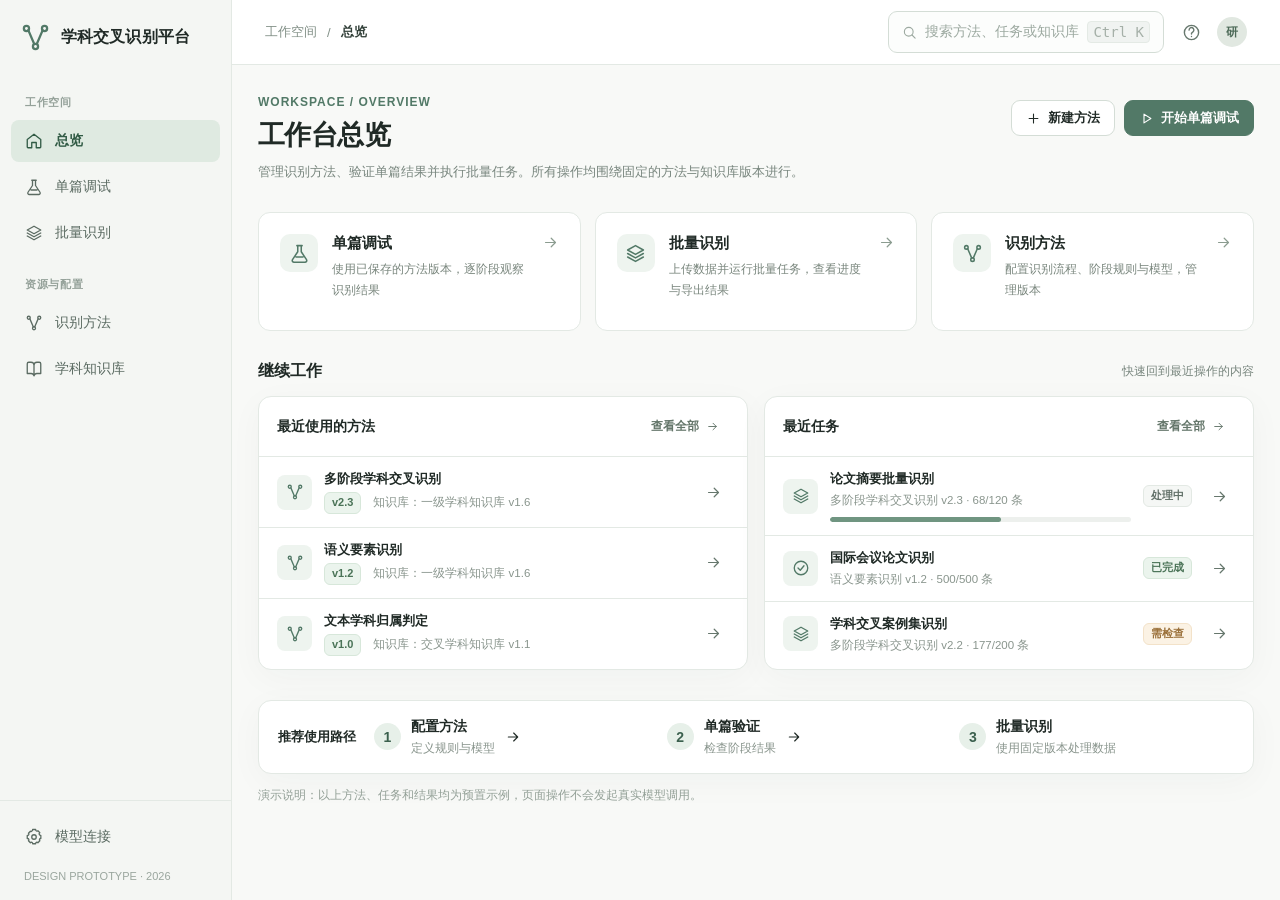
==== system-direction-classifier-web/src/main/resources/public/index.html @ 0561ad6c "完成demo页面" ====
<!doctype html>
<html lang="zh-CN">
<head>
  <meta charset="UTF-8">
  <meta name="viewport" content="width=device-width,initial-scale=1.0">
  <meta name="color-scheme" content="light">
  <title>学科交叉识别平台</title>
  <link rel="icon" href="favicon.ico">
  <link rel="stylesheet" href="classifier/style.css">
  <script defer src="classifier/mock-data.js"></script>
  <script defer src="classifier/mock-store.js"></script>
  <script defer src="classifier/router.js"></script>
  <script defer src="classifier/app.js"></script>
</head>
<body>
  <div id="app"></div>
  <div id="overlay"></div>
  <div class="toast-stack" id="toasts" role="status" aria-live="polite"></div>
  <noscript>请启用 JavaScript 以使用学科交叉识别平台。</noscript>
</body>
</html>
---- system-direction-classifier-web/src/main/resources/public/classifier/style.css ----
:root{--bg:#f8f9f7;--panel:#ffffff;--sidebar:#f4f6f3;--ink:#202a26;--text:#33413a;--muted:#78867e;--line:#e3e9e4;--line-strong:#d4ddd6;--accent:#527967;--accent-dark:#3b604e;--accent-soft:#e7f0e9;--accent-hover:#eff5f0;--warm:#a8793b;--warm-soft:#fbf2e4;--red:#b66358;--red-soft:#fcf0ed;--shadow:0 8px 34px rgba(36,57,44,.035);--radius:13px;font-family:Inter,-apple-system,BlinkMacSystemFont,"PingFang SC","Microsoft YaHei","Noto Sans CJK SC",sans-serif;color:var(--ink);font-size:14px}*{box-sizing:border-box}html,body{margin:0;min-height:100%;background:var(--bg)}button,input,select,textarea{font:inherit;color:inherit}button{cursor:pointer}button:disabled{cursor:not-allowed;opacity:.45}a{color:inherit;text-decoration:none}svg{flex-shrink:0}input,select,textarea{outline:0}input:focus,select:focus,textarea:focus{border-color:#8aaa96!important;box-shadow:0 0 0 3px rgba(82,121,103,.09)}::selection{background:#d2e6d8}
#app{display:flex;min-height:100vh}.sidebar{position:fixed;inset:0 auto 0 0;width:232px;background:var(--sidebar);border-right:1px solid var(--line);display:flex;flex-direction:column;z-index:20}.brand{height:74px;display:flex;align-items:center;gap:10px;padding:0 20px;font-weight:750;font-size:16px;letter-spacing:.1px;white-space:nowrap}.brand-mark{width:31px;height:31px;color:var(--accent)}.side-section-label{font-size:11px;font-weight:600;color:#94a199;letter-spacing:.7px;padding:21px 25px 8px}.side-link{height:42px;display:flex;align-items:center;gap:12px;margin:2px 11px;padding:0 14px;color:#5b6b62;border-radius:8px;font-weight:550;transition:.15s}.side-link:hover{background:#e9efea;color:#213e2d}.side-link.active{background:#dfeae1;color:#315b45;font-weight:700}.side-link svg{width:18px;height:18px}.side-bottom{margin-top:auto;padding:13px 0 17px;border-top:1px solid var(--line)}.side-footer{font-size:11px;color:#9aa69e;padding:10px 24px 1px}.main{margin-left:232px;min-width:0;flex:1}.topbar{height:65px;position:sticky;top:0;z-index:15;display:flex;align-items:center;justify-content:space-between;border-bottom:1px solid var(--line);background:rgba(255,255,255,.92);backdrop-filter:blur(15px);padding:0 33px;gap:12px}.crumbs{font-size:13px;color:#829087;display:flex;gap:10px;align-items:center}.crumbs strong{color:var(--text);font-weight:650}.top-actions{display:flex;gap:11px;align-items:center}.search-pill{min-width:240px;padding:9px 13px;border:1px solid var(--line-strong);background:#fcfdfc;border-radius:9px;display:flex;align-items:center;gap:8px;color:#9ca9a0;text-align:left}.search-pill kbd{margin-left:auto;font:11px inherit;color:#a5b0a8;background:#f0f3f1;border:1px solid #e4eae5;border-radius:4px;padding:2px 5px}.avatar{width:30px;height:30px;border-radius:50%;display:grid;place-items:center;background:#e1e8e1;color:#4d6a58;font-weight:700;font-size:12px}.workspace{padding:35px 36px 66px;max-width:1670px;margin:auto}.page-head{display:flex;align-items:flex-start;justify-content:space-between;gap:22px;margin-bottom:28px}.eyebrow{font-size:12px;color:var(--accent);font-weight:650;letter-spacing:1px;margin-bottom:8px}.page-title{font-size:27px;line-height:1.38;letter-spacing:-.6px;font-weight:760;margin:0 0 6px}.page-sub{font-size:13px;color:var(--muted);margin:0;line-height:1.85;max-width:900px}.head-actions,.action-row{display:flex;align-items:center;gap:9px;flex-wrap:wrap}.head-actions{padding-top:5px;justify-content:flex-end}.button{border:1px solid var(--line-strong);background:#fff;border-radius:9px;min-height:36px;padding:0 14px;display:inline-flex;align-items:center;justify-content:center;gap:7px;font-weight:620;font-size:12.5px;white-space:nowrap;transition:.16s}.button:hover{border-color:#acc4b4;background:#fafcfb}.button.primary{background:var(--accent);border-color:var(--accent);color:white}.button.primary:hover{background:var(--accent-dark)}.button.secondary{background:var(--accent-soft);color:var(--accent-dark);border-color:#d7e6dc}.button.ghost{background:transparent;border-color:transparent;color:#64766a}.button.ghost:hover{background:var(--accent-hover)}.button.danger{color:var(--red);border-color:#eed5d1}.button.small{min-height:29px;padding:0 9px;font-size:12px;border-radius:7px}.button.link{border:0;background:none;padding:0;min-height:auto;color:var(--accent);font-size:12px}.icon-button{width:31px;height:31px;border:1px solid transparent;background:transparent;border-radius:8px;display:inline-grid;place-items:center;color:#66776d}.icon-button:hover{background:var(--accent-hover);color:var(--accent-dark)}.icon-button.border{border-color:var(--line)}.section-title{font-size:16px;font-weight:720;margin:0;letter-spacing:-.15px}.section-sub{font-size:12px;color:var(--muted)}.section-head{display:flex;justify-content:space-between;gap:18px;align-items:center;margin-bottom:14px}.section-space{margin-top:30px}
.panel{background:var(--panel);border:1px solid var(--line);border-radius:var(--radius);box-shadow:var(--shadow);min-width:0}.panel-pad{padding:21px}.border-bottom{border-bottom:1px solid var(--line)}.divider{height:1px;background:var(--line);margin:15px 0}.label{font-size:12px;font-weight:660;color:#52665a;margin-bottom:7px;display:block}.hint{font-size:11.5px;color:#93a097;line-height:1.65;margin-top:6px}.form-control{width:100%;border:1px solid var(--line-strong);background:#fff;border-radius:8px;padding:10px 11px;min-height:39px;font-size:13px}.form-control.textarea{resize:vertical;min-height:96px;line-height:1.7}.form-control.sm{min-height:35px;padding:7px 10px}.field{margin-bottom:15px;min-width:0}.field:last-child{margin-bottom:0}.field-grid{display:grid;grid-template-columns:repeat(2,minmax(0,1fr));gap:0 17px}.field-grid.three{grid-template-columns:repeat(3,minmax(0,1fr))}.field input:disabled,.field textarea:disabled,.field select:disabled{background:#f7f9f7;color:#7b8a80}.badge{display:inline-flex;align-items:center;gap:5px;border:1px solid var(--line);border-radius:6px;color:#617068;background:#f7f9f7;font-size:11px;font-weight:610;padding:3px 7px;line-height:1.25;white-space:nowrap}.badge.green{border-color:#d7e7da;background:#ebf4ed;color:#4a7357}.badge.amber{border-color:#f3e2c9;background:var(--warm-soft);color:#9b713b}.badge.red{border-color:#f1d9d4;background:var(--red-soft);color:#ae625a}.badge.neutral{background:#f5f7f5}.muted{color:var(--muted)}.tiny{font-size:11px}.smalltext{font-size:12px}.bold{font-weight:690}.text-green{color:var(--accent)}.text-danger{color:var(--red)}.mono{font-variant-numeric:tabular-nums;font-family:ui-monospace, SFMono-Regular,Consolas,monospace}.break-all{overflow-wrap:anywhere}.mt8{margin-top:8px}.mt12{margin-top:12px}.mt18{margin-top:18px}.mt24{margin-top:24px}.mb0{margin-bottom:0!important}.gap8{gap:8px}.grow{flex:1}.w100{width:100%}
.card-actions{display:flex;gap:7px;align-items:center;flex-wrap:wrap;justify-content:flex-end}.tiles{display:grid;grid-template-columns:repeat(3,minmax(0,1fr));gap:14px}.tile{padding:21px;border:1px solid var(--line);border-radius:12px;background:white;display:flex;gap:14px;align-items:flex-start;text-align:left;min-height:119px;transition:.18s}.tile:hover{border-color:#b6cabc;box-shadow:0 10px 32px rgba(34,68,48,.06);transform:translateY(-1px)}.tile-icon{width:38px;height:38px;border-radius:10px;display:grid;place-items:center;background:#eef4ef;color:var(--accent);flex-shrink:0}.tile-title{font-size:15px;font-weight:720;margin-bottom:6px}.tile-desc{font-size:12px;color:#79867d;line-height:1.7}.tile-arrow{margin-left:auto;color:#8b9c90}.split-2{display:grid;grid-template-columns:repeat(2,minmax(0,1fr));gap:16px}.panel-head{padding:15px 18px;display:flex;align-items:center;justify-content:space-between;gap:10px;border-bottom:1px solid var(--line)}.panel-title{font-size:14px;font-weight:720}.row-item{display:flex;align-items:center;gap:12px;padding:13px 18px;border-bottom:1px solid var(--line);min-width:0}.row-item:last-child{border:0}.row-item:hover{background:#fbfdfb}.row-item.selected{background:#f4f8f4}.row-name{font-weight:670;font-size:13px}.row-sub{font-size:11.5px;color:#89958d;margin-top:4px;line-height:1.45}.row-trail{margin-left:auto;display:flex;gap:13px;align-items:center}.progress{height:5px;background:#edf0ed;border-radius:5px;overflow:hidden}.progress span{display:block;background:#709581;height:100%;border-radius:5px}.path-row{display:flex;align-items:center;justify-content:space-between;gap:18px;padding:17px 19px;flex-wrap:wrap}.path-step{display:flex;gap:10px;align-items:center;flex:1;min-width:168px}.path-num{background:var(--accent-soft);color:var(--accent-dark);height:27px;width:27px;display:grid;place-items:center;border-radius:50%;font-weight:700}
.toolbar{display:flex;align-items:center;gap:10px;justify-content:space-between;flex-wrap:wrap;margin-bottom:16px}.toolbar-left,.toolbar-right{display:flex;align-items:center;gap:9px;flex-wrap:wrap}.searchbox{height:37px;border:1px solid var(--line-strong);border-radius:8px;background:#fff;display:flex;align-items:center;gap:8px;padding:0 10px;color:#8c9a8e;min-width:220px;max-width:330px;flex:1}.searchbox input{border:0;background:transparent;width:100%;min-width:0;font-size:12.5px;outline:0;box-shadow:none!important}.filter-select{border:1px solid var(--line-strong);background:#fff;border-radius:8px;padding:8px 28px 8px 10px;min-height:37px;font-size:12px;color:#66756b}.segmented{display:flex;background:#f0f3f0;border:1px solid var(--line);border-radius:9px;padding:3px;gap:2px}.segmented button{border:0;background:transparent;border-radius:6px;padding:7px 12px;color:#718177;font-size:12px;font-weight:620}.segmented button.active{background:white;color:#315a43;box-shadow:0 1px 3px #0000000b}.table-wrap{width:100%;overflow-x:auto}.data-table{border-collapse:collapse;width:100%;font-size:12.5px;text-align:left}.data-table th{padding:13px 16px;background:#fafbfa;color:#88958b;font-weight:600;white-space:nowrap;border-bottom:1px solid var(--line);font-size:11.5px}.data-table td{padding:17px 16px;border-bottom:1px solid var(--line);vertical-align:middle;line-height:1.5}.data-table tr:last-child td{border-bottom:0}.data-table tbody tr:hover{background:#fcfdfc}.data-table td:first-child,.data-table th:first-child{padding-left:22px}.data-table td:last-child,.data-table th:last-child{padding-right:22px}.table-main{font-weight:720;color:#2a3830;font-size:13px}.table-desc{color:#849187;font-size:11.5px;line-height:1.55;margin-top:3px;max-width:270px}.method-actions{display:flex;gap:7px;align-items:center;flex-wrap:nowrap}.empty{display:flex;flex-direction:column;align-items:center;justify-content:center;text-align:center;color:#87978a;min-height:180px;padding:30px}.empty-icon{width:43px;height:43px;border-radius:14px;background:#f0f4ef;display:grid;place-items:center;color:#72907b;margin-bottom:13px}.empty-title{color:#526357;font-size:14px;font-weight:700}.empty-desc{font-size:12px;max-width:410px;line-height:1.7;margin:7px 0 16px}.inline-note{background:#f6f9f6;border:1px solid #e2ebe2;border-radius:9px;padding:11px 14px;color:#637a69;font-size:12px;line-height:1.7;display:flex;align-items:flex-start;gap:9px}.inline-note.amber{background:#fffaf2;border-color:#f0e5d5;color:#8b724c}.inline-note.red{background:#fff7f6;border-color:#f4dfdb;color:#a76860}.inline-note.condensed{padding:8px 11px}.tabbar{border-bottom:1px solid var(--line);display:flex;gap:18px;align-items:center;overflow-x:auto;scrollbar-width:thin;margin-bottom:20px}.tab{border:0;background:transparent;white-space:nowrap;padding:12px 3px 13px;color:#7a8a7e;font-weight:650;font-size:12.5px;border-bottom:2px solid transparent}.tab.active{border-color:var(--accent);color:var(--accent-dark)}.tab:hover{color:#365943}.meta-strip{display:flex;gap:23px;flex-wrap:wrap;margin:13px 0 19px;color:#75847a;font-size:12px}.meta-strip strong{color:#465d4c;font-weight:650}
.flow-layout{display:grid;grid-template-columns:minmax(0,1fr) 355px;gap:16px;align-items:start}.flow-left{min-width:0}.flow-board{padding:20px 19px}.flow-caption{font-size:12px;color:#91a095;display:flex;justify-content:space-between;align-items:center;margin-bottom:16px}.flow-start{display:flex;justify-content:center;align-items:center;gap:6px;margin-bottom:15px}.flow-lane{padding:13px 14px 15px;border:1px solid var(--line);background:#fdfefd;border-radius:11px;margin-bottom:12px}.lane-head{color:#88998b;font-size:11px;font-weight:720;margin-bottom:11px;letter-spacing:.3px;display:flex;align-items:center;gap:7px}.lane-nodes{display:flex;align-items:center;justify-content:space-between;gap:6px}.flow-node{position:relative;display:flex;justify-content:center;align-items:center;flex-direction:column;text-align:center;gap:5px;border:1px solid var(--line-strong);background:#fff;border-radius:9px;padding:12px 6px;min-height:77px;min-width:0;flex:1;color:#3d4e43;transition:.15s}.flow-node.active{border-color:#7b9d86;background:#eef5ef;box-shadow:0 0 0 2px rgba(104,151,116,.11)}.flow-node:hover{border-color:#99b4a2}.flow-node.dirty:after{content:'';position:absolute;right:8px;top:7px;width:5px;height:5px;background:#c79a5c;border-radius:50%}.node-name{font-size:12px;font-weight:720}.node-meta{font-size:10px;color:#9ba99f}.flow-arrow{color:#9cad9f;width:14px;flex:0 0 14px}.flow-merge{display:flex;align-items:center;justify-content:center;gap:9px;padding-top:2px}.merge-marker{font-size:11px;color:#90a097}.inspector{overflow:hidden;position:sticky;top:83px}.inspector-head{padding:18px 19px 14px;border-bottom:1px solid var(--line)}.inspector-body{padding:18px 19px 20px;max-height:calc(100vh - 230px);overflow-y:auto}.inspector-title{font-size:15px;font-weight:730}.inspector-sub{color:#87988c;font-size:11.5px;margin-top:5px;line-height:1.55}.advanced-toggle{display:flex;align-items:center;justify-content:space-between;width:100%;background:#f8faf8;border:1px solid var(--line);border-radius:8px;padding:10px 12px;font-weight:660;font-size:12px;color:#65776b;margin:15px 0 17px}.advanced-toggle:hover{background:#f1f6f1}.validation-list{display:flex;flex-direction:column;gap:9px}.validation-item{display:flex;gap:9px;align-items:center;font-size:12px}.config-readonly{margin-top:11px;background:#fafbfa;border:1px solid var(--line);border-radius:8px;padding:12px;font-size:12px;color:#778578}.config-readonly strong{color:var(--text)}
.version-row{display:grid;grid-template-columns:115px minmax(120px,1fr) 180px 160px 240px;gap:15px;padding:16px 18px;border-bottom:1px solid var(--line);align-items:center;font-size:12px}.version-row:last-child{border:0}.version-row:hover{background:#fcfdfc}.version-row.heading{background:#fafbfa;color:#89988c;font-size:11px;font-weight:650;padding:13px 18px}.knowledge-grid{display:grid;grid-template-columns:235px minmax(0,1fr);gap:17px;align-items:start}.directory{padding:10px}.directory-row{display:block;width:100%;text-align:left;border:0;border-radius:8px;background:transparent;padding:11px 12px;color:#516258;font-size:12.5px}.directory-row.active{background:#eaf2eb;color:#416a51;font-weight:700}.directory-row:hover{background:#f2f6f2}.directory-search{padding:12px}.resource-row{padding:14px 17px;border-bottom:1px solid var(--line);display:flex;align-items:center;gap:14px}.resource-row:last-child{border:0}.resource-row .grow{min-width:0}.resource-label{font-size:12px;color:#91a094;margin-bottom:5px}.resource-value{font-size:13px;color:#36473c;font-weight:640}.similarity-meter{height:6px;border-radius:3px;background:#edf1ed;width:93px;overflow:hidden}.similarity-meter span{height:100%;background:#94b4a0;display:block}.resource-card-grid{display:grid;grid-template-columns:repeat(3,minmax(0,1fr));gap:13px}.resource-card{background:#fff;border:1px solid var(--line);padding:17px;border-radius:11px;min-width:0}.resource-card:hover{border-color:#bdd0c1}.resource-card-title{font-size:14px;font-weight:730;margin:6px 0}.resource-card-desc{font-size:12px;color:#869489;line-height:1.7;min-height:56px}.pill-list{display:flex;flex-wrap:wrap;gap:6px}.pill{font-size:11px;border-radius:5px;background:#f2f5f2;color:#73867a;padding:4px 7px}
.debug-area{display:grid;grid-template-columns:minmax(0,1fr) minmax(0,1fr);gap:17px;align-items:start}.debug-form{padding:20px}.result-overview{padding:20px}.result-head{display:flex;gap:16px;align-items:center;justify-content:space-between}.score-number{font-size:41px;letter-spacing:-1.7px;font-weight:780;color:var(--accent-dark);line-height:1.2}.result-grid{display:grid;grid-template-columns:repeat(3,minmax(0,1fr));gap:10px}.result-chip{border:1px solid var(--line);border-radius:9px;padding:12px;background:#fbfdfb}.result-chip .big{font-size:17px;font-weight:740;margin-top:4px}.step-grid{display:grid;grid-template-columns:repeat(4,minmax(0,1fr));gap:8px}.step-card{text-align:left;border:1px solid var(--line);border-radius:9px;background:white;padding:12px;min-height:75px}.step-card.active{border-color:#91b19a;background:#f1f7f1}.step-card:hover{border-color:#aac3b0}.step-card .step-name{font-weight:680;font-size:12px;margin-top:7px}.step-card .step-state{color:#8c9c90;font-size:10px}.detail-block{padding:18px 21px}.code-raw{background:#f6f8f6;border:1px solid var(--line);border-radius:9px;padding:13px;color:#50685a;font:12px/1.75 ui-monospace,Consolas,monospace;overflow:auto;white-space:pre-wrap;word-break:break-word}.snapshot-bar{display:flex;align-items:center;justify-content:space-between;background:#f4f8f4;border:1px solid #dbe9df;padding:11px 14px;border-radius:9px;margin-bottom:17px;gap:12px}.step-detail-table{width:100%;border-collapse:collapse;font-size:12px}.step-detail-table td,.step-detail-table th{padding:10px 12px;border-bottom:1px solid var(--line);text-align:left}.step-detail-table th{color:#87978a;font-weight:600;background:#fbfcfb}
.wizard-steps{display:flex;align-items:center;gap:12px;margin-bottom:22px}.wizard-step{display:flex;align-items:center;gap:8px;color:#98a49b;font-size:12px;font-weight:700}.wizard-step .n{border-radius:50%;width:25px;height:25px;border:1px solid var(--line-strong);display:grid;place-items:center;font-size:12px}.wizard-step.active{color:#426c51}.wizard-step.active .n{background:var(--accent);border-color:var(--accent);color:#fff}.wizard-step.done .n{background:#dcebdd;border-color:#dcebdd;color:#466e51}.wizard-sep{height:1px;background:var(--line);flex:1;max-width:100px}.upload-area{position:relative;border:1px dashed #bdcec0;background:#fafcf9;border-radius:11px;padding:34px 22px;display:flex;flex-direction:column;align-items:center;gap:9px;min-height:170px}.upload-area input{position:absolute;inset:0;opacity:0;cursor:pointer}.wizard-footer{margin-top:19px;display:flex;justify-content:space-between;gap:12px}.stat-grid{display:grid;grid-template-columns:repeat(4,minmax(0,1fr));gap:12px}.stat-card{border:1px solid var(--line);border-radius:10px;background:white;padding:17px}.stat-card .value{font-size:23px;font-weight:760;letter-spacing:-.5px;margin-top:7px}.stat-card .caption{font-size:12px;color:#8b9b8e}.task-progress{display:flex;align-items:center;gap:15px}.task-progress .progress{flex:1}.checkbox-line{display:flex;align-items:center;gap:8px;color:#63776a;font-size:12px}
.modal-overlay{position:fixed;inset:0;z-index:100;background:rgba(28,42,32,.28);backdrop-filter:blur(3px);display:flex;justify-content:center;align-items:center;padding:24px}.modal{background:white;border:1px solid #dce5dd;border-radius:15px;box-shadow:0 25px 90px #19332230;width:min(100%,520px);max-height:90vh;display:flex;flex-direction:column;overflow:hidden}.modal.wide{width:min(100%,760px)}.modal-header{padding:21px 24px 15px;display:flex;align-items:center;justify-content:space-between;gap:10px;border-bottom:1px solid var(--line)}.modal-header strong{font-size:16px}.modal-body{padding:22px 24px;overflow:auto}.modal-footer{display:flex;gap:9px;justify-content:flex-end;border-top:1px solid var(--line);padding:15px 24px;background:#fbfcfb}.drawer-overlay{position:fixed;inset:0;z-index:100;background:#17291a32}.drawer{position:absolute;right:0;top:0;bottom:0;width:min(100%,570px);background:#fff;box-shadow:-12px 0 42px #20352421;display:flex;flex-direction:column}.drawer .modal-body{flex:1}.drawer .modal-footer{margin-top:auto}.toast-stack{position:fixed;right:26px;bottom:26px;z-index:150;display:flex;flex-direction:column;gap:10px}.toast{background:#284a37;color:#fff;padding:12px 17px;border-radius:10px;font-size:12px;box-shadow:0 10px 30px #15342336;max-width:360px}.toast.error{background:#9b594e}.preview-only{display:inline-flex;align-items:center;font-size:10px;color:#a0aca2;border:1px solid var(--line);border-radius:5px;padding:4px 6px;margin-left:6px}.mini-nav{font-size:12px;color:var(--muted);display:flex;align-items:center;gap:8px;margin-bottom:17px}.mini-nav a{color:var(--accent);cursor:pointer}.desktop-only{display:block}.sr-only{position:absolute;width:1px;height:1px;overflow:hidden;clip:rect(0,0,0,0)}
@media(max-width:1330px){.workspace{padding:30px 26px 60px}.flow-layout{grid-template-columns:minmax(0,1fr) 315px}.lane-nodes{gap:4px}.flow-node{padding:10px 3px}.node-name{font-size:11px}.version-row{grid-template-columns:85px minmax(120px,1fr) 150px 110px 220px}.method-actions .button{padding:0 7px}}@media(max-width:1050px){.sidebar{width:67px}.brand{padding:0 17px}.brand-word,.nav-word,.side-section-label,.side-footer{display:none}.side-link{justify-content:center;margin:5px 8px;padding:0}.side-link svg{width:20px;height:20px}.main{margin-left:67px}.flow-layout{grid-template-columns:minmax(0,1fr)}.inspector{position:static}.inspector-body{max-height:none}.tiles{grid-template-columns:repeat(2,minmax(0,1fr))}.version-row{grid-template-columns:90px minmax(0,1fr) 130px 160px}}@media(max-width:730px){.topbar{padding:0 16px}.search-pill{min-width:0;width:35px;padding:8px}.search-pill span,.search-pill kbd{display:none}.workspace{padding:22px 15px 50px}.page-head{flex-wrap:wrap;gap:12px;margin-bottom:20px}.page-title{font-size:24px}.head-actions{justify-content:flex-start}.tiles,.split-2,.debug-area,.stat-grid,.resource-card-grid,.field-grid,.field-grid.three{grid-template-columns:minmax(0,1fr)}.knowledge-grid{grid-template-columns:1fr}.directory{display:flex;overflow:auto}.directory-row{width:auto;white-space:nowrap}.flow-lane{overflow:auto}.lane-nodes{min-width:530px}.step-grid{grid-template-columns:repeat(2,minmax(0,1fr))}.version-row{grid-template-columns:75px minmax(0,1fr);gap:8px}.version-row>div:nth-child(n+3){display:none}.top-actions{gap:4px}.desktop-only{display:none}}
/* Structural sidebar controls use button elements for keyboard accessibility. */
.side-link{border:0;background:transparent;text-align:left;width:calc(100% - 22px)}
.side-link.active{background:#dfeae1}
.side-link:hover{background:#e9efea}
.side-link.active:hover{background:#dbe7dd}
button:focus-visible,a:focus-visible{outline:2px solid #79a78a;outline-offset:2px}
.debug-area.debug-unrun{grid-template-columns:minmax(0,1fr)}
.debug-area.debug-unrun .result-overview{display:none}
.debug-area.debug-unrun .debug-form{width:100%;max-width:920px}
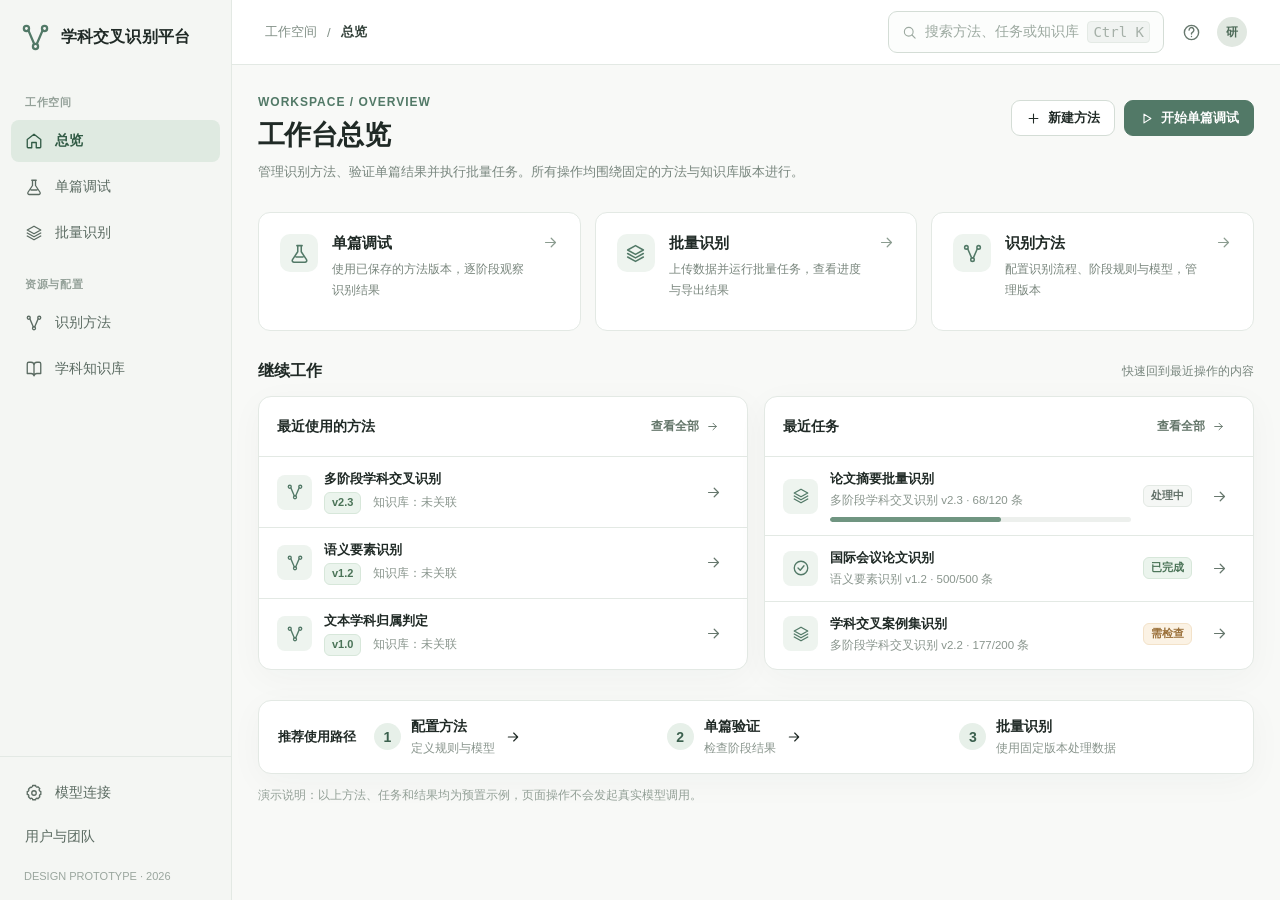
==== commit f868131e: "知识库相关功能实现" ====
--- a/system-direction-classifier-web/src/main/resources/public/index.html
+++ b/system-direction-classifier-web/src/main/resources/public/index.html
@@ -10,6 +10,7 @@
   <script defer src="classifier/mock-data.js"></script>
   <script defer src="classifier/mock-store.js"></script>
   <script defer src="classifier/router.js"></script>
+  <script defer src="classifier/knowledge.js"></script>
   <script defer src="classifier/app.js"></script>
 </head>
 <body>
--- a/system-direction-classifier-web/src/main/resources/public/classifier/style.css
+++ b/system-direction-classifier-web/src/main/resources/public/classifier/style.css
@@ -18,3 +18,14 @@
 .debug-area.debug-unrun{grid-template-columns:minmax(0,1fr)}
 .debug-area.debug-unrun .result-overview{display:none}
 .debug-area.debug-unrun .debug-form{width:100%;max-width:920px}
+.kb-filter { display:flex; flex-wrap:wrap; gap:10px; }
+.kb-filter > input { width:min(240px,100%); }
+.kb-dialog { width:min(720px,calc(100vw - 32px)); max-height:90vh; padding:0; border:1px solid #dce6de; border-radius:12px; color:inherit; }
+.kb-dialog::backdrop { background:#18241d66; }
+.kb-dialog .modal-body { max-height:67vh; overflow:auto; }
+.kb-dialog [data-kb-error]:empty { display:none; }
+.kb-text { white-space:pre-wrap; overflow-wrap:anywhere; max-height:320px; overflow:auto; line-height:1.65; }
+.kb-issues, .kb-paper-links { max-height:270px; overflow:auto; }
+.kb-paper-links > div { display:flex; justify-content:space-between; gap:12px; padding:6px 0; }
+[data-kb-portrait] summary { cursor:pointer; padding:5px 0; }
+[data-kb-portrait] h3 { margin:16px 0 6px; font-size:14px; }
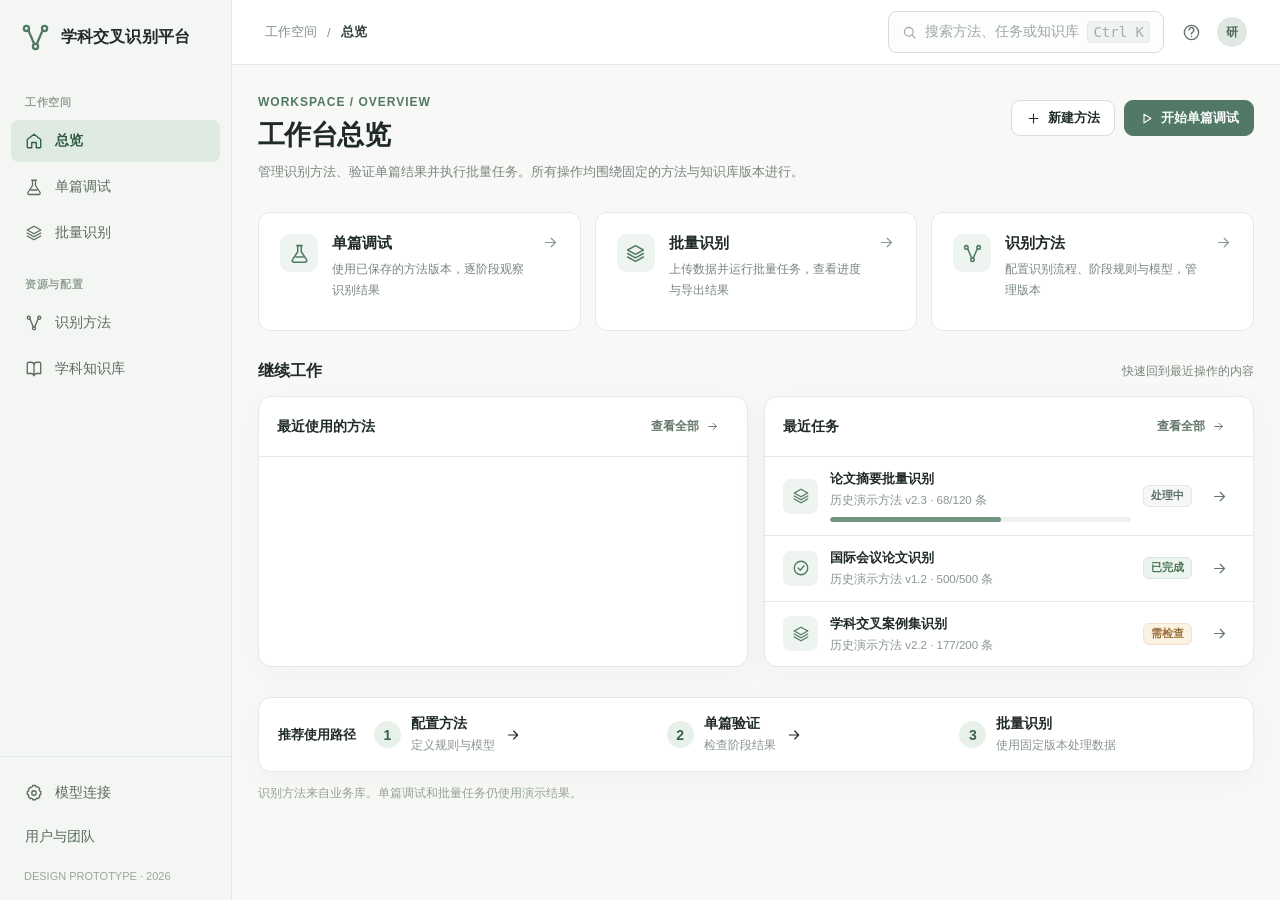
==== commit 60cc262c: "实现方法管理功能" ====
--- a/system-direction-classifier-web/src/main/resources/public/index.html
+++ b/system-direction-classifier-web/src/main/resources/public/index.html
@@ -11,11 +11,14 @@
   <script defer src="classifier/mock-store.js"></script>
   <script defer src="classifier/router.js"></script>
   <script defer src="classifier/knowledge.js"></script>
+  <script defer src="classifier/model-connections.js"></script>
+  <script defer src="classifier/methods.js"></script>
   <script defer src="classifier/app.js"></script>
 </head>
 <body>
   <div id="app"></div>
   <div id="overlay"></div>
+  <div id="model-connection-overlay"></div>
   <div class="toast-stack" id="toasts" role="status" aria-live="polite"></div>
   <noscript>请启用 JavaScript 以使用学科交叉识别平台。</noscript>
 </body>
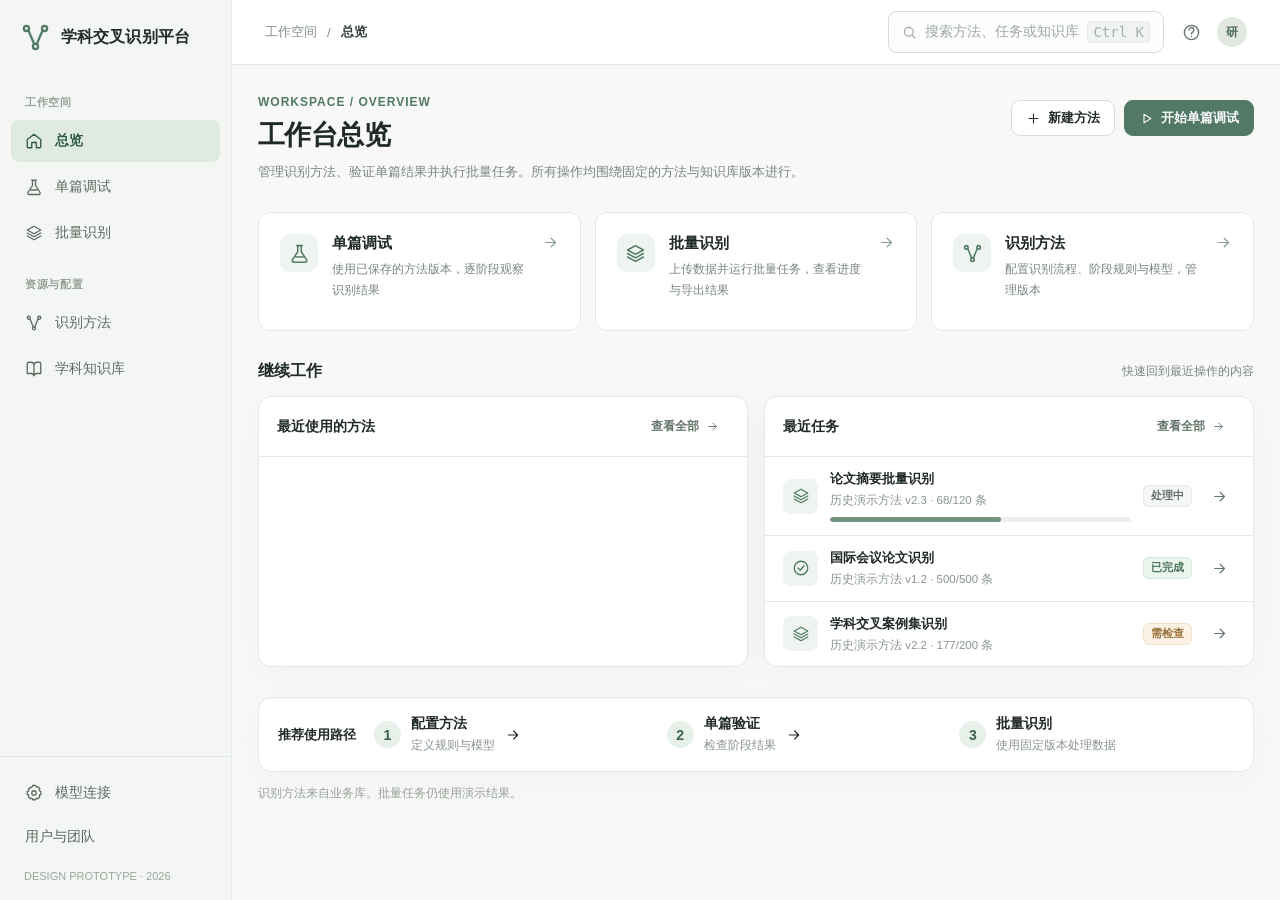
==== commit 5417ee2e: "单篇学科交叉识别" ====
--- a/system-direction-classifier-web/src/main/resources/public/index.html
+++ b/system-direction-classifier-web/src/main/resources/public/index.html
@@ -13,6 +13,7 @@
   <script defer src="classifier/knowledge.js"></script>
   <script defer src="classifier/model-connections.js"></script>
   <script defer src="classifier/methods.js"></script>
+  <script defer src="classifier/debug.js"></script>
   <script defer src="classifier/app.js"></script>
 </head>
 <body>
--- a/system-direction-classifier-web/src/main/resources/public/classifier/style.css
+++ b/system-direction-classifier-web/src/main/resources/public/classifier/style.css
@@ -18,6 +18,12 @@
 .debug-area.debug-unrun{grid-template-columns:minmax(0,1fr)}
 .debug-area.debug-unrun .result-overview{display:none}
 .debug-area.debug-unrun .debug-form{width:100%;max-width:920px}
+.debug-stage-grid{grid-template-columns:repeat(auto-fit,minmax(130px,1fr))}
+.debug-table{overflow-x:auto}
+.debug-table td{white-space:pre-wrap;overflow-wrap:anywhere}
+.debug-call{margin-top:8px;padding:8px 12px;border:1px solid var(--line,#e1e8ed);border-radius:8px}
+.debug-call summary,.detail-block summary{cursor:pointer;font-weight:600}
+.debug-code{max-height:24rem;overflow:auto;white-space:pre-wrap;overflow-wrap:anywhere}
 .kb-filter { display:flex; flex-wrap:wrap; gap:10px; }
 .kb-filter > input { width:min(240px,100%); }
 .kb-dialog { width:min(720px,calc(100vw - 32px)); max-height:90vh; padding:0; border:1px solid #dce6de; border-radius:12px; color:inherit; }
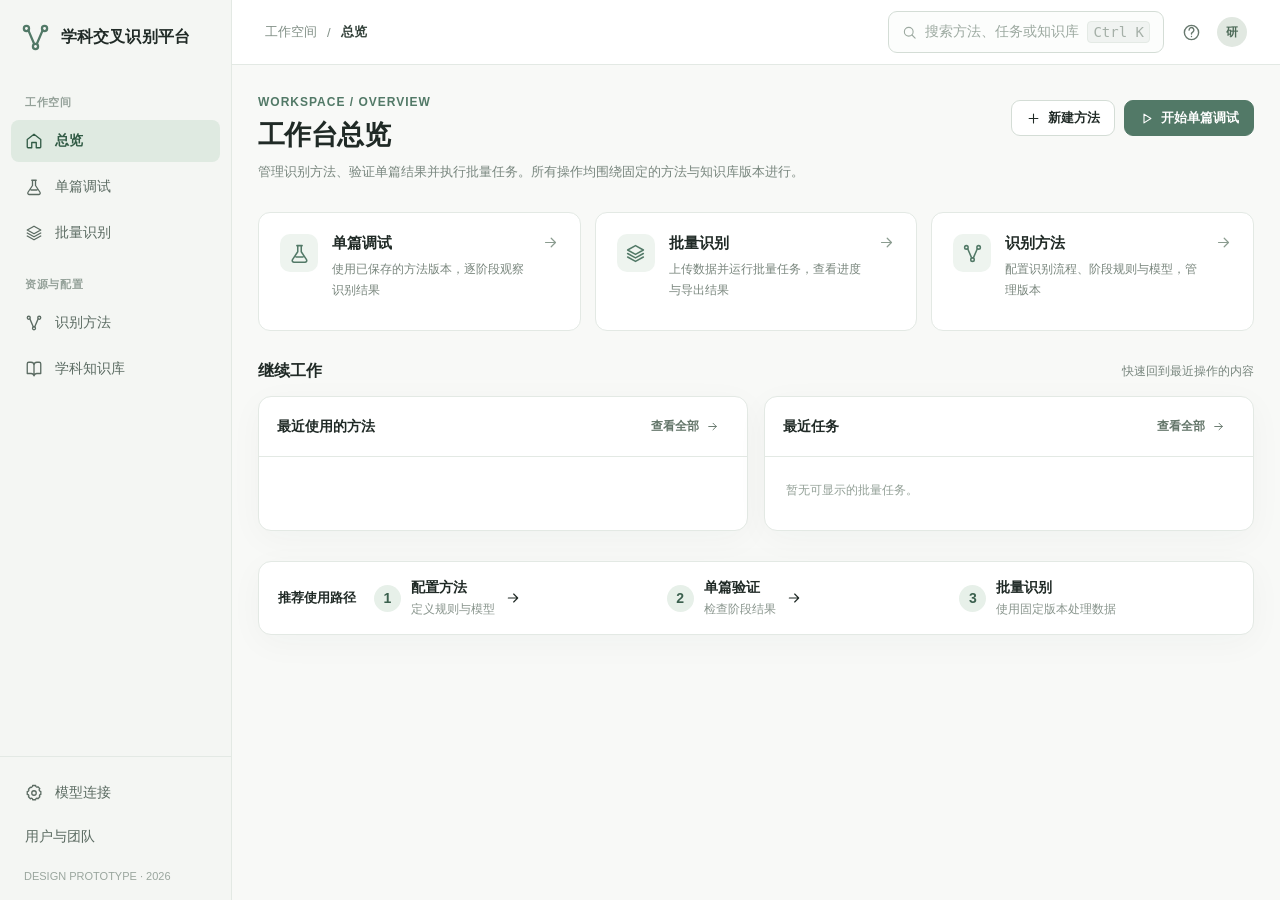
==== commit ae2f6bc1: "批量学科交叉识别" ====
--- a/system-direction-classifier-web/src/main/resources/public/index.html
+++ b/system-direction-classifier-web/src/main/resources/public/index.html
@@ -7,13 +7,12 @@
   <title>学科交叉识别平台</title>
   <link rel="icon" href="favicon.ico">
   <link rel="stylesheet" href="classifier/style.css">
-  <script defer src="classifier/mock-data.js"></script>
-  <script defer src="classifier/mock-store.js"></script>
   <script defer src="classifier/router.js"></script>
   <script defer src="classifier/knowledge.js"></script>
   <script defer src="classifier/model-connections.js"></script>
   <script defer src="classifier/methods.js"></script>
   <script defer src="classifier/debug.js"></script>
+  <script defer src="classifier/batch.js"></script>
   <script defer src="classifier/app.js"></script>
 </head>
 <body>
